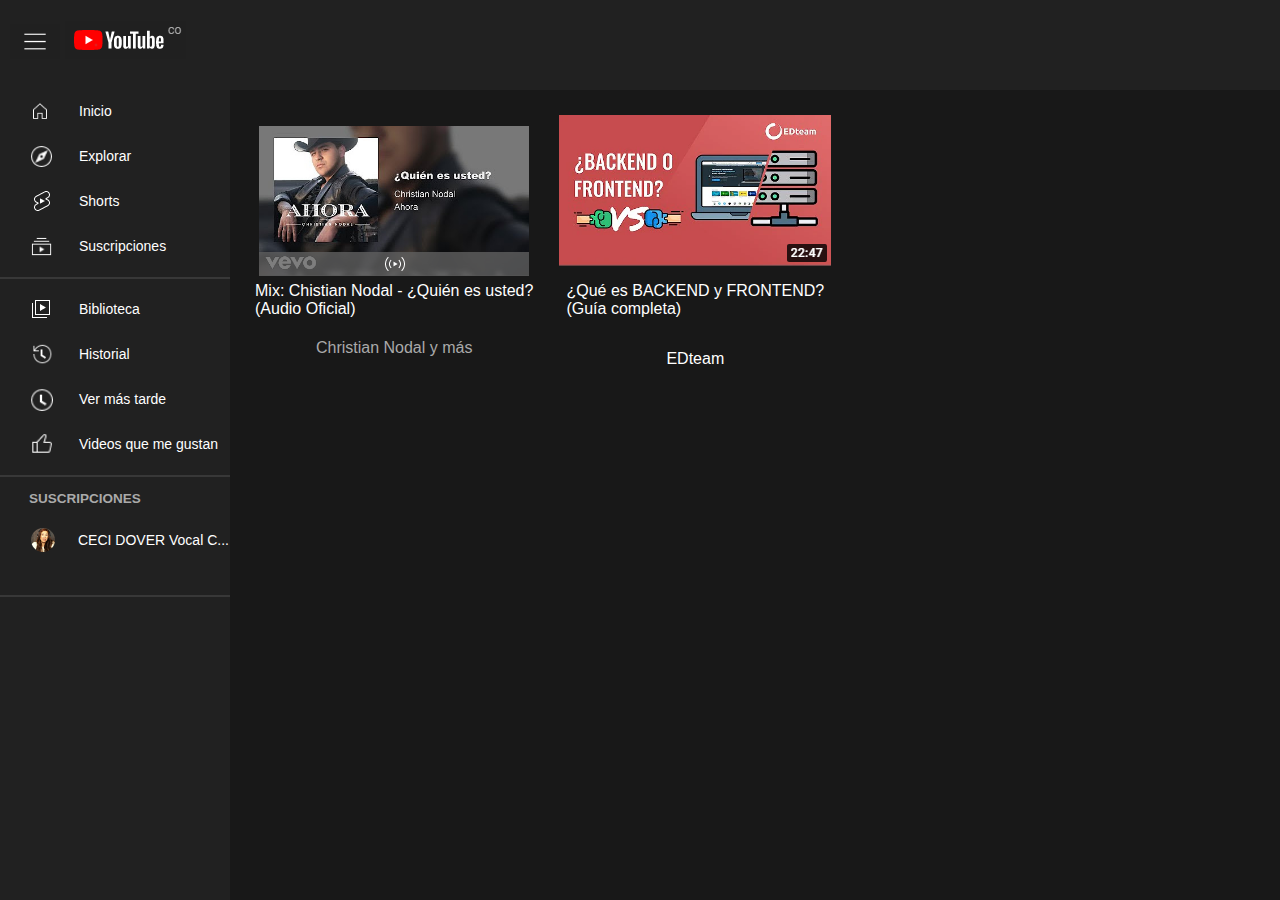
==== index.html @ 677c1556 "Está aun sin terminar pero es el clon de Youtube, falta el navegador y completar el content" ====
<!DOCTYPE html>
<html lang="en">
<head>
    <meta charset="UTF-8">
    <meta http-equiv="X-UA-Compatible" content="IE=edge">
    <meta name="viewport" content="width=device-width, initial-scale=1.0">
    <title>YoutubeClon</title>
</head>
    <frameset cols="18%,*" frameborder="no" >
        <frame src="menu.html" name="menu">
        <!--División del navigation.html-->
            <frameset rows="10%,*" frameborder="yes">
                <frame name="navigation" src="navigation.html" scrolling="no">
                    <frame name="content" src="content.html" scrolling="not">
            </frameset>
    </frameset>
</html>
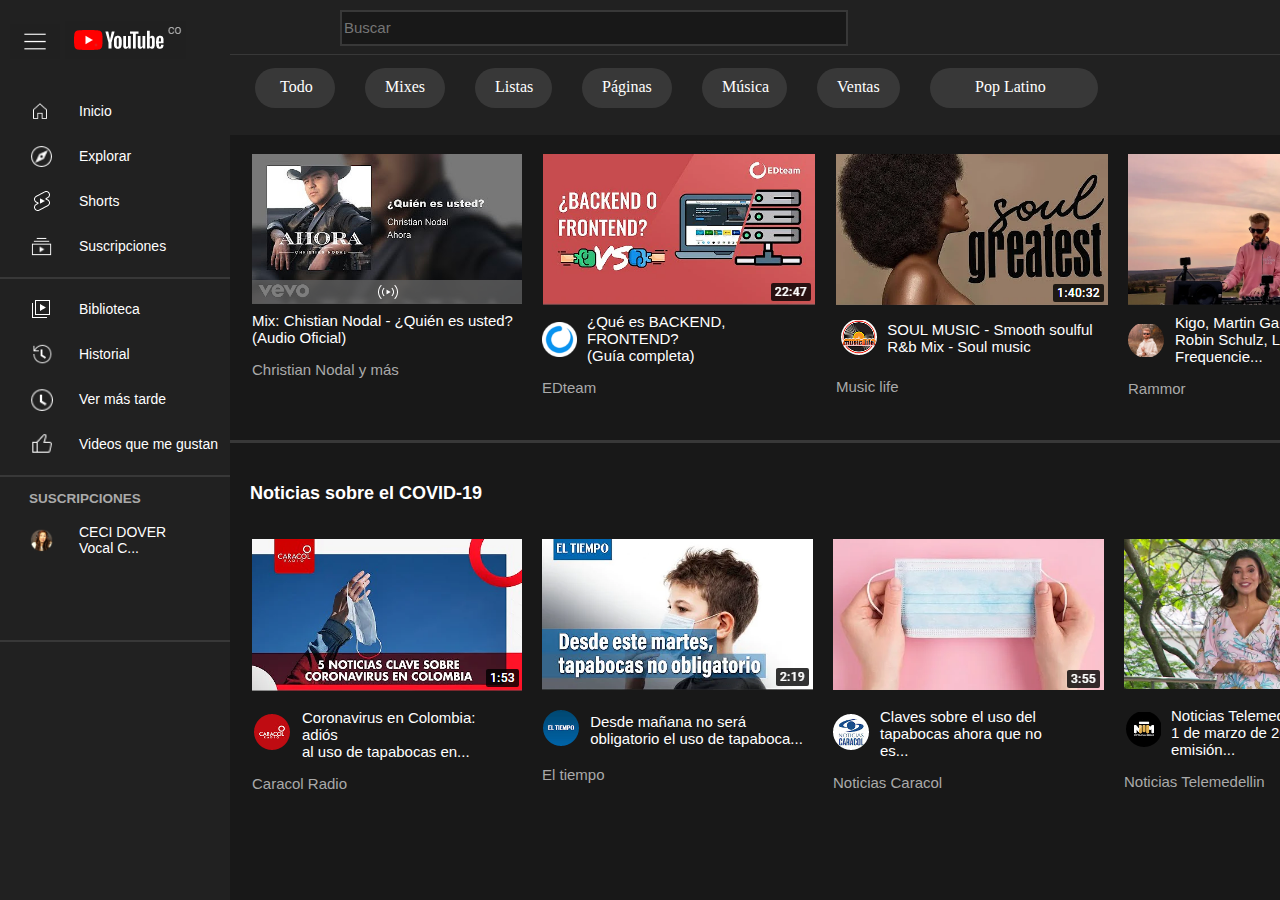
==== commit 77e49492: "Clon de Youtube solo con HTML CSS - flexbox" ====
--- a/index.html
+++ b/index.html
@@ -9,9 +9,9 @@
     <frameset cols="18%,*" frameborder="no" >
         <frame src="menu.html" name="menu">
         <!--División del navigation.html-->
-            <frameset rows="10%,*" frameborder="yes">
+            <frameset rows="15%,*" frameborder="yes">
                 <frame name="navigation" src="navigation.html" scrolling="no">
-                    <frame name="content" src="content.html" scrolling="not">
+                    <frame name="content" src="content.html" scrolling="auto">
             </frameset>
     </frameset>
 </html>